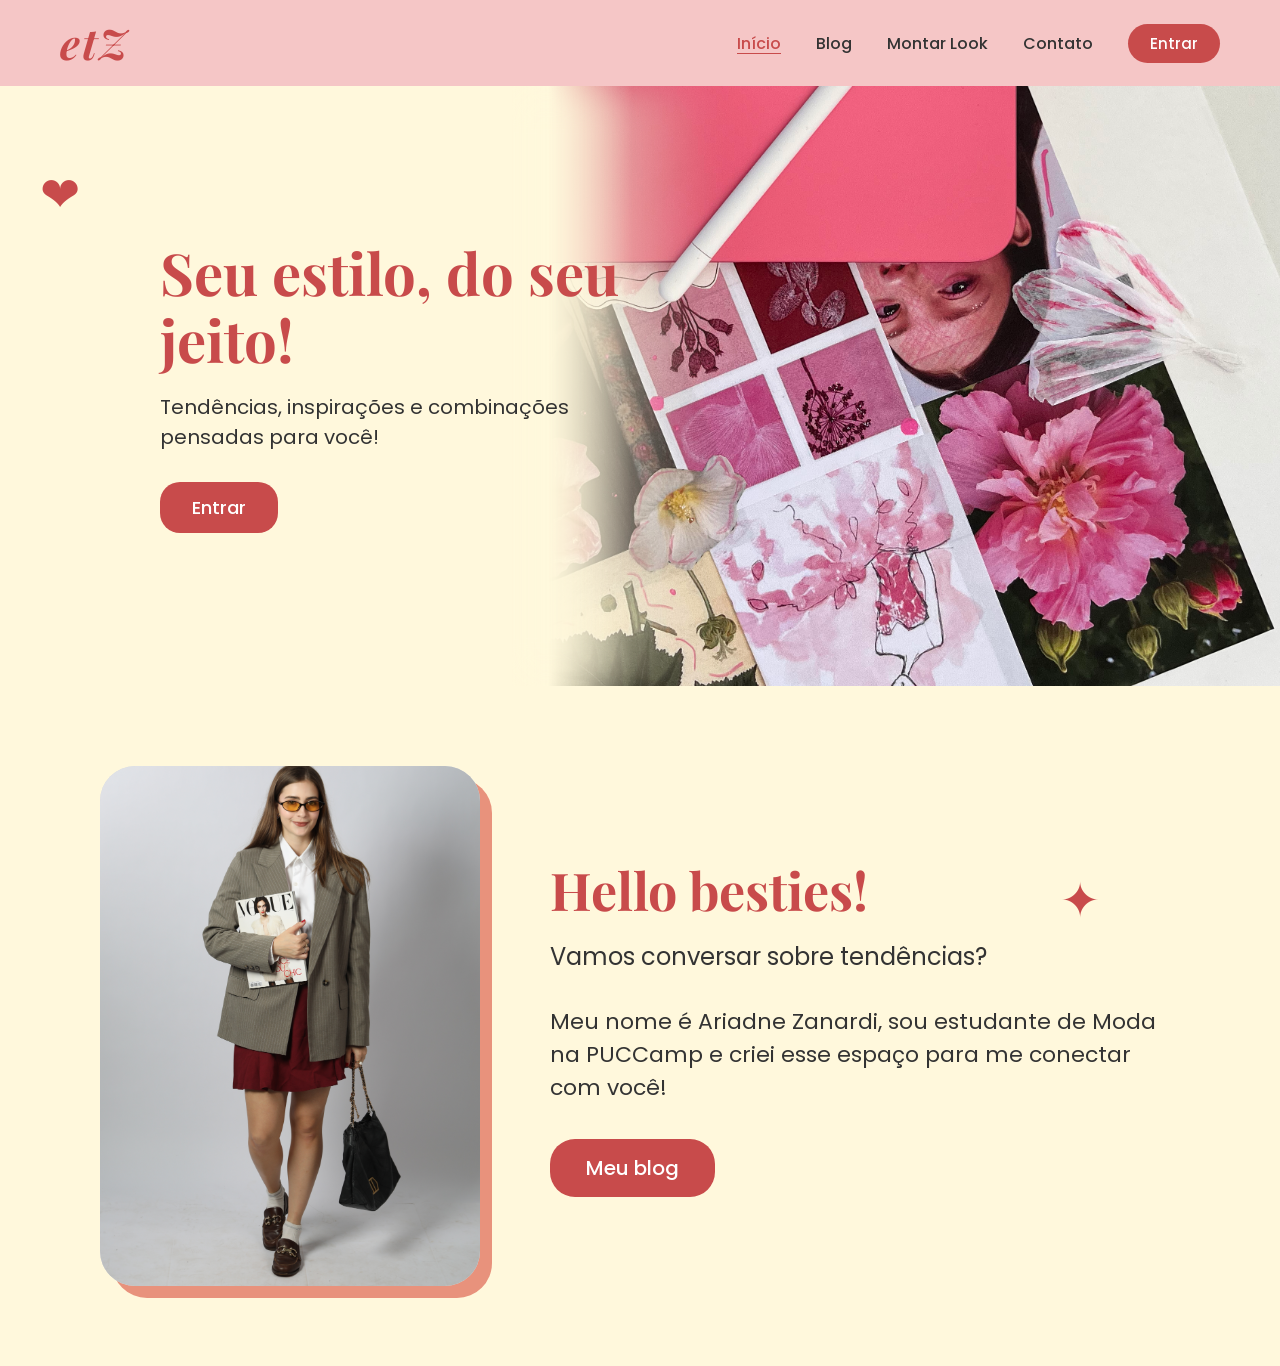
==== index.html @ 4f64fcec "Design página de index" ====
<!DOCTYPE html>
<html lang="pt-BR">
<head>
    <meta charset="UTF-8">
    <meta name="viewport" content="width=device-width, initial-scale=1.0">
    <title>Ariadne Zanardi - Moda e Estilo</title>
    <link rel="stylesheet" href="./style/index.css">
    <link href="https://fonts.googleapis.com/css2?family=Playfair+Display:ital,wght@0,400;0,600;0,700;1,400&family=Poppins:wght@300;400;500;600&display=swap" rel="stylesheet">
</head>
<body>
    <!-- Header -->
    <header>
        <div class="logo">etZ</div>
        <nav>
            <a href="#" class="active">Início</a>
            <a href="#">Blog</a>
            <a href="#">Montar Look</a>
            <a href="#">Contato</a>
            <a href="#" class="btn-entrar">Entrar</a>
        </nav>
    </header>

    <!-- Hero Section -->
    <section class="hero">
        <div class="hero-content">
            <span class="heart-icon">❤</span>
            <h1>Seu estilo, do seu<br>jeito!</h1>
            <p>Tendências, inspirações e combinações pensadas para você!</p>
            <a href="#" class="btn-hero">Entrar</a>
        </div>
        <div class="hero-image">
            <img src="images/tablet.jpg" alt="Fashion collage with pink flowers and polaroids">
        </div>
    </section>

    <!-- About Section -->
    <section class="about">
        <div class="about-image">
            <img src="images/modelo.JPG" alt="Ariadne Zanardi - Fashion student">
        </div>
        <div class="about-content">
            <span class="sparkle-icon">✦</span>
            <h2>Hello besties!</h2>
            <p class="subtitle">Vamos conversar sobre tendências?</p>
            <p>Meu nome é Ariadne Zanardi, sou estudante de Moda na PUCCamp e criei esse espaço para me conectar com você!</p>
            <a href="#" class="btn-blog">Meu blog</a>
        </div>
    </section>
</body>
</html>
---- style/index.css ----
* {
    margin: 0;
    padding: 0;
    box-sizing: border-box;
}

body {
    font-family: 'Poppins', sans-serif;
    background-color: #FFF8DC;
    color: #333;
}

/* Header */
header {
    background-color: #F5C6C6;
    padding: 15px 60px;
    display: flex;
    justify-content: space-between;
    align-items: center;
}

.logo {
    font-family: 'Playfair Display', serif;
    font-size: 42px;
    font-weight: 700;
    color: #C84B4B;
    font-style: italic;
    letter-spacing: 2px;
}

nav {
    display: flex;
    gap: 35px;
    align-items: center;
}

nav a {
    text-decoration: none;
    color: #333;
    font-size: 16px;
    font-weight: 500;
    transition: color 0.3s;
}

nav a:hover {
    color: #C84B4B;
}

nav a.active {
    color: #C84B4B;
    text-decoration: underline;
    text-underline-offset: 4px;
}

.btn-entrar {
    background-color: #C84B4B;
    color: white;
    padding: 8px 22px;
    border-radius: 20px;
    text-decoration: none;
    font-size: 15px;
    font-weight: 500;
    transition: background-color 0.3s;
}

.btn-entrar:hover {
    background-color: #A53D3D;
}

/* Hero Section */
.hero {
    display: flex;
    align-items: center;
    justify-content: space-between;
    gap: 60px;
    padding: 0;
    position: relative;
    overflow: hidden;
    min-height: 600px;
}

.hero-content {
    flex: 1;
    position: relative;
    padding: 60px 0 60px 160px;
    z-index: 2;
}

.heart-icon {
    position: absolute;
    top: -20px;
    left: 40px;
    font-size: 48px;
    color: #C84B4B;
}

.hero h1 {
    font-family: 'Playfair Display', serif;
    font-size: 58px;
    color: #C84B4B;
    margin-bottom: 20px;
    line-height: 1.15;
}

.hero p {
    font-size: 20px;
    color: #333;
    margin-bottom: 30px;
    max-width: 480px;
    line-height: 1.5;
}

.btn-hero {
    display: inline-block;
    background-color: #C84B4B;
    color: white;
    padding: 12px 32px;
    border-radius: 20px;
    text-decoration: none;
    font-size: 18px;
    font-weight: 500;
    transition: background-color 0.3s;
}

.btn-hero:hover {
    background-color: #A53D3D;
}

.hero-image {
    position: absolute;
    right: 0;
    top: 0;
    width: 60vw;
    height: 100%;
    overflow: hidden;
}

.hero-image img {
    width: 100%;
    height: 100%;
    object-fit: cover;
    object-position: center;
}

.hero-image::before {
    content: '';
    position: absolute;
    top: 0;
    left: 0;
    width: 120px;
    height: 100%;
    background: linear-gradient(to right, #FFF8DC 0%, #FFF8DC 30%, transparent 100%);
    z-index: 1;
    pointer-events: none;
}

.hero-image::after {
    content: '';
    position: absolute;
    top: 0;
    left: 0;
    width: 200px;
    height: 100%;
    background: linear-gradient(to right, #FFF8DC 0%, transparent 100%);
    filter: blur(20px);
    z-index: 1;
    pointer-events: none;
}

/* About Section */
.about {
    display: flex;
    align-items: center;
    gap: 70px;
    padding: 80px 100px;
    max-width: 1400px;
    margin: 0 auto;
}

.about-image {
    flex-shrink: 0;
    width: 380px;
    height: 520px;
    border-radius: 35px;
    overflow: hidden;
    box-shadow: 12px 12px 0px #E8927C;
    background-color: #ddd;
}

.about-image img {
    width: 100%;
    height: 100%;
    object-fit: cover;
}

.about-content {
    flex: 1;
    position: relative;
}

.sparkle-icon {
    position: absolute;
    top: 10px;
    right: 80px;
    font-size: 48px;
    color: #C84B4B;
}

.about-content h2 {
    font-family: 'Playfair Display', serif;
    font-size: 52px;
    color: #C84B4B;
    margin-bottom: 15px;
}

.about-content .subtitle {
    font-size: 24px;
    color: #333;
    margin-bottom: 30px;
}

.about-content p {
    font-size: 22px;
    color: #333;
    line-height: 1.5;
    margin-bottom: 35px;
    max-width: 700px;
}

.btn-blog {
    display: inline-block;
    background-color: #C84B4B;
    color: white;
    padding: 14px 36px;
    border-radius: 25px;
    text-decoration: none;
    font-size: 20px;
    font-weight: 500;
    transition: background-color 0.3s;
}

.btn-blog:hover {
    background-color: #A53D3D;
}

/* Responsive */
@media (max-width: 900px) {
    header {
        padding: 15px 25px;
        flex-wrap: wrap;
    }

    nav {
        gap: 20px;
        margin-top: 10px;
    }

    .hero {
        flex-direction: column;
        padding: 40px 30px;
        text-align: center;
        min-height: auto;
    }

    .hero-content {
        padding: 0;
        max-width: 100%;
    }

    .heart-icon {
        position: static;
        display: block;
        margin-bottom: 10px;
    }

    .hero-image {
        position: relative;
        width: 100%;
        height: 400px;
        margin-top: 30px;
    }

    .hero-image::before,
    .hero-image::after {
        display: none;
    }

    .about {
        flex-direction: column;
        padding: 40px 30px;
        text-align: center;
    }

    .about-image {
        width: 260px;
        height: 340px;
        width: 300px;
        height: 400px;
    }

    .about-content h2 {
        font-size: 38px;
    }

    .about-content .subtitle {
        font-size: 20px;
    }

    .about-content p {
        font-size: 18px;
    }

    .btn-blog {
        font-size: 18px;
        padding: 12px 28px;
    }

    .sparkle-icon {
        display: none;
    }

    .about-content p {
        margin-left: auto;
        margin-right: auto;
    }
}
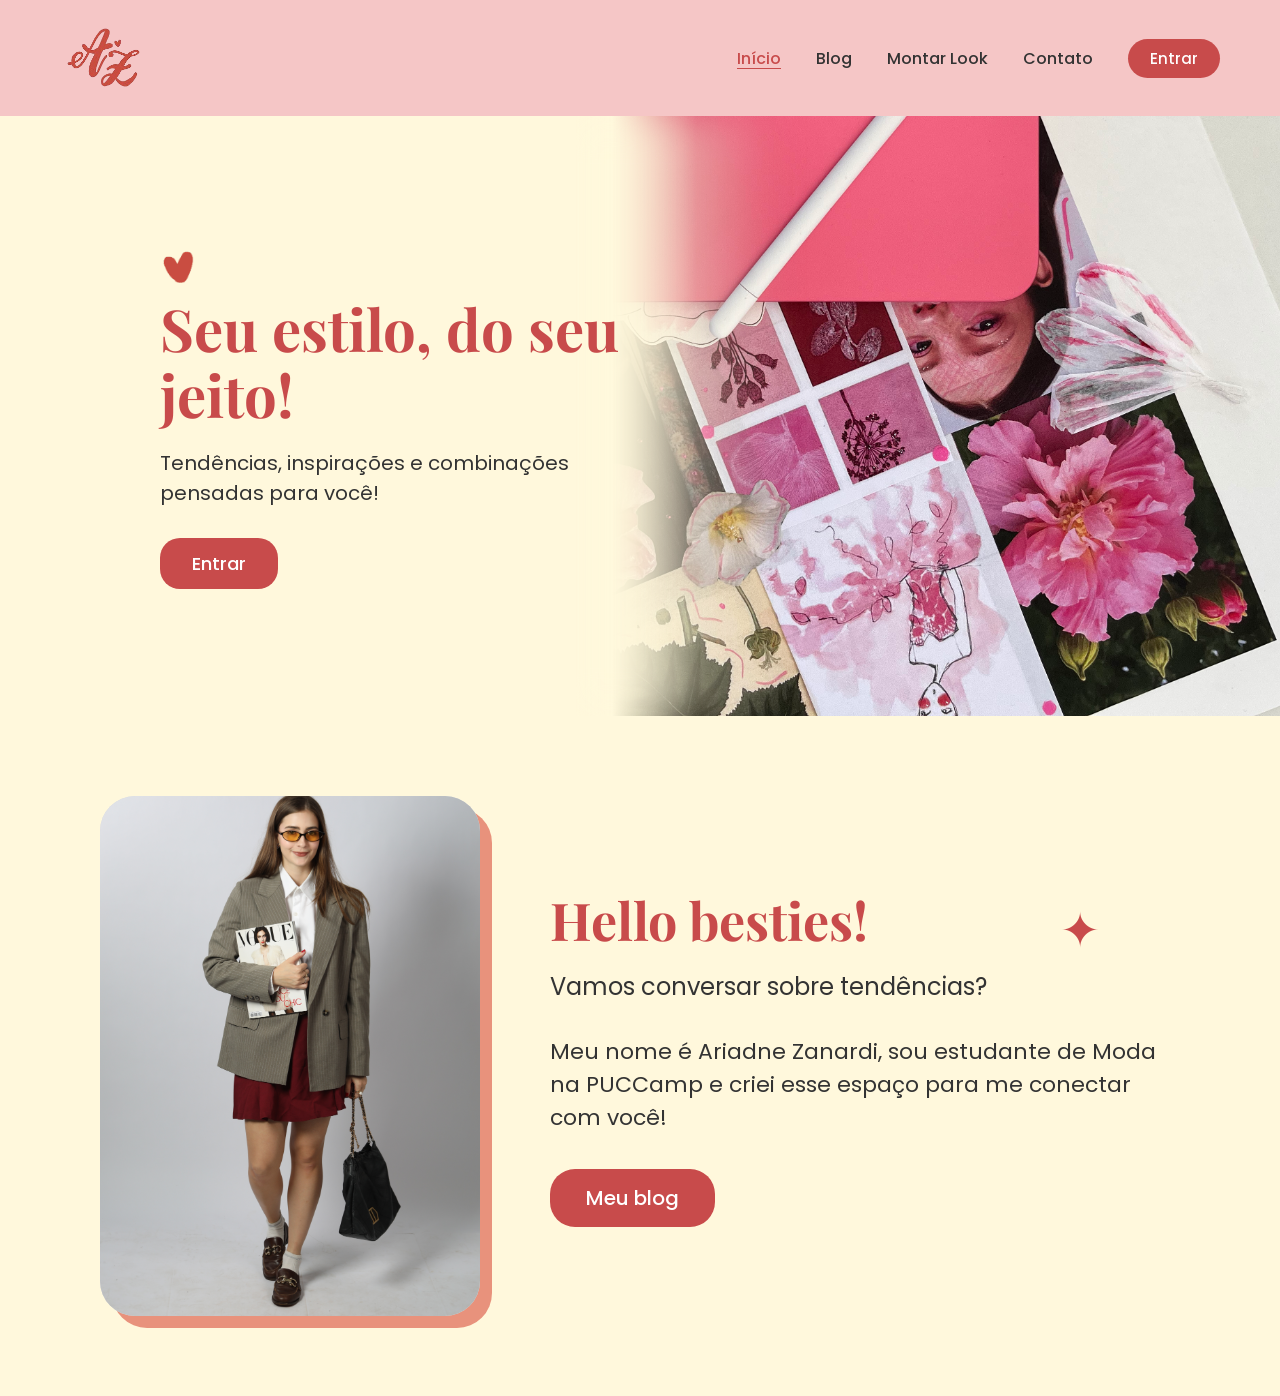
==== commit 1422532f: "feature/pagina_blog" ====
--- a/index.html
+++ b/index.html
@@ -10,10 +10,10 @@
 <body>
     <!-- Header -->
     <header>
-        <div class="logo">etZ</div>
+        <img src="images/logo.png" alt="Logo" class="logo">
         <nav>
             <a href="#" class="active">Início</a>
-            <a href="#">Blog</a>
+            <a href="blog.html">Blog</a>
             <a href="#">Montar Look</a>
             <a href="#">Contato</a>
             <a href="#" class="btn-entrar">Entrar</a>
@@ -23,20 +23,20 @@
     <!-- Hero Section -->
     <section class="hero">
         <div class="hero-content">
-            <span class="heart-icon">❤</span>
+             <img src="images/home/heart.png" alt="Imagem de coração" class="heart-img">
             <h1>Seu estilo, do seu<br>jeito!</h1>
             <p>Tendências, inspirações e combinações pensadas para você!</p>
             <a href="#" class="btn-hero">Entrar</a>
         </div>
         <div class="hero-image">
-            <img src="images/tablet.jpg" alt="Fashion collage with pink flowers and polaroids">
+            <img src="images/home/tablet.jpg" alt="Fashion collage with pink flowers and polaroids">
         </div>
     </section>
 
     <!-- About Section -->
     <section class="about">
         <div class="about-image">
-            <img src="images/modelo.JPG" alt="Ariadne Zanardi - Fashion student">
+            <img src="images/home/modelo.JPG" alt="Ariadne Zanardi - Fashion student">
         </div>
         <div class="about-content">
             <span class="sparkle-icon">✦</span>
--- a/style/index.css
+++ b/style/index.css
@@ -20,12 +20,8 @@
 }
 
 .logo {
-    font-family: 'Playfair Display', serif;
-    font-size: 42px;
-    font-weight: 700;
-    color: #C84B4B;
-    font-style: italic;
-    letter-spacing: 2px;
+   width: 7vw;
+   height: auto;
 }
 
 nav {
@@ -86,13 +82,6 @@
     z-index: 2;
 }
 
-.heart-icon {
-    position: absolute;
-    top: -20px;
-    left: 40px;
-    font-size: 48px;
-    color: #C84B4B;
-}
 
 .hero h1 {
     font-family: 'Playfair Display', serif;
@@ -130,7 +119,7 @@
     position: absolute;
     right: 0;
     top: 0;
-    width: 60vw;
+    width: 55vw;
     height: 100%;
     overflow: hidden;
 }
@@ -165,6 +154,11 @@
     filter: blur(20px);
     z-index: 1;
     pointer-events: none;
+}
+
+.heart-img {
+    width: 3vw;
+    height: auto;
 }
 
 /* About Section */
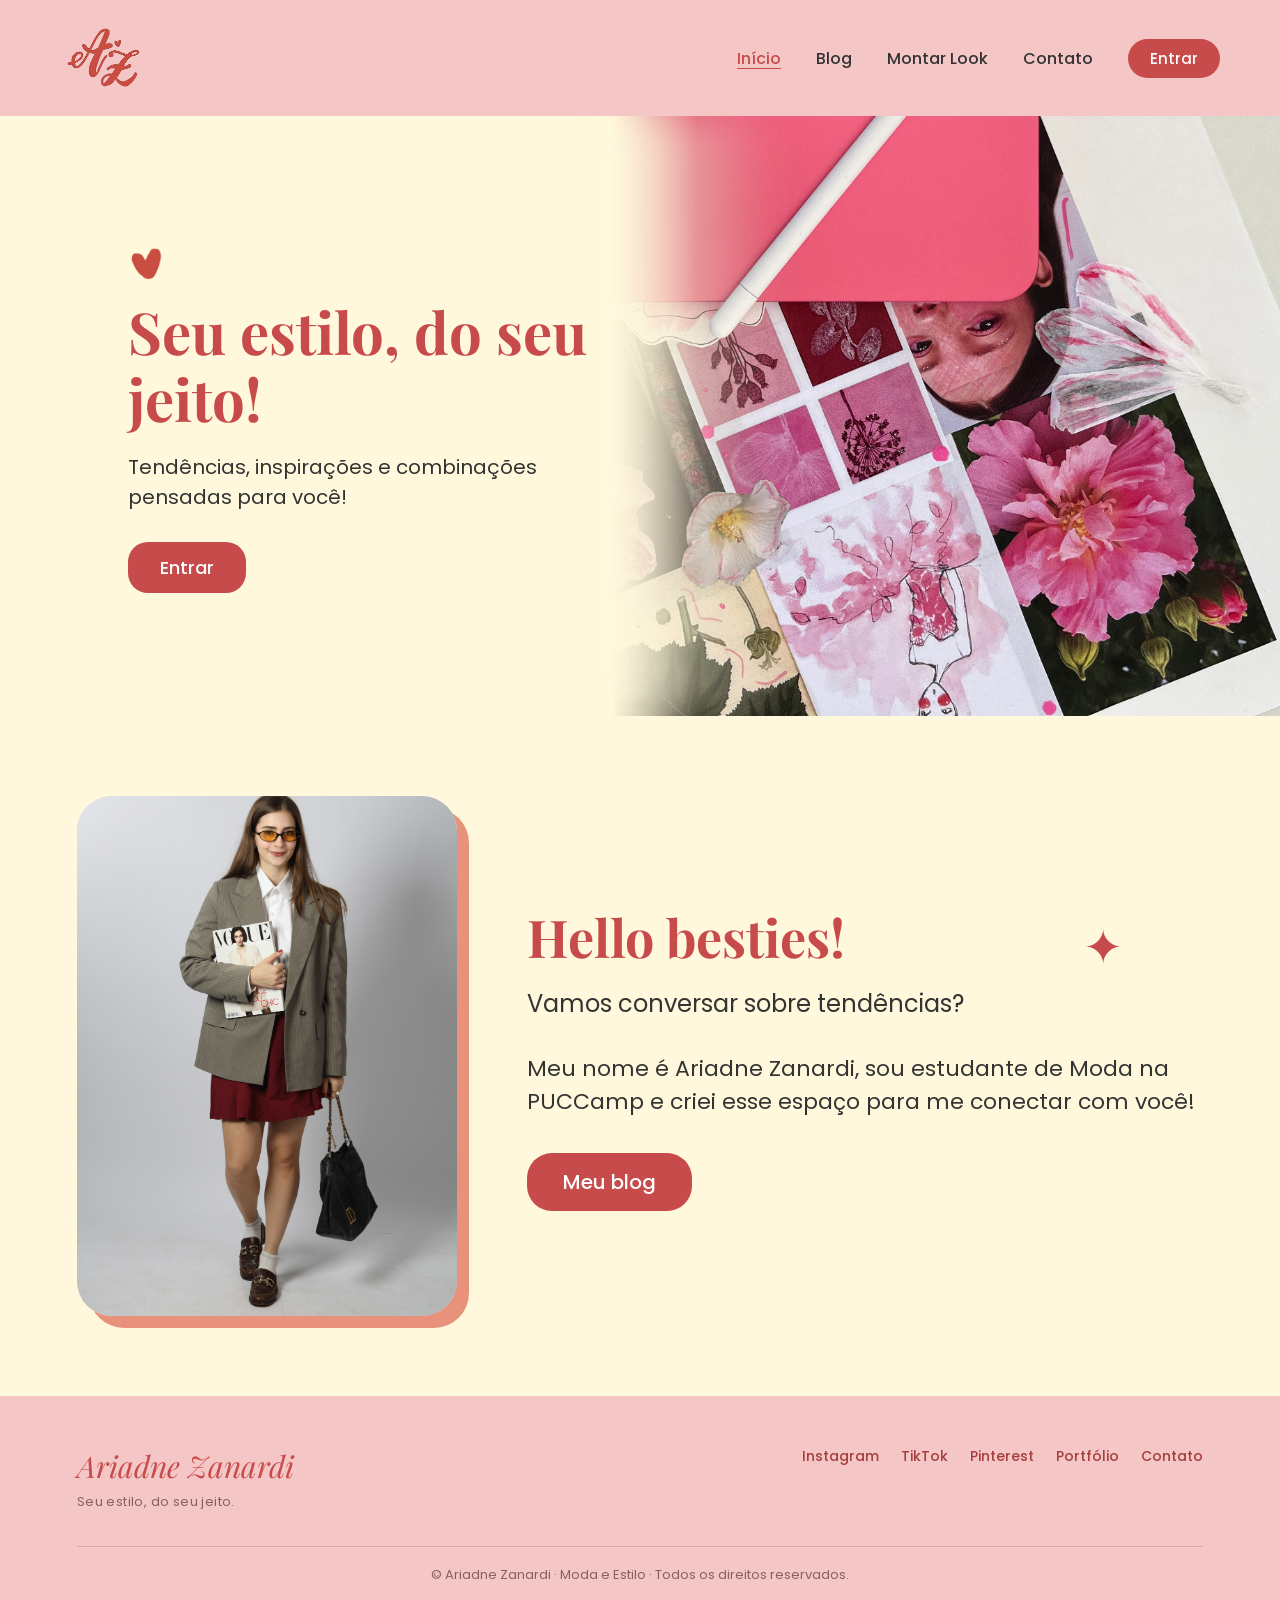
==== commit 0b3f7dab: "Atualizações na página do blog" ====
--- a/index.html
+++ b/index.html
@@ -1,12 +1,16 @@
 <!DOCTYPE html>
 <html lang="pt-BR">
+
 <head>
     <meta charset="UTF-8">
     <meta name="viewport" content="width=device-width, initial-scale=1.0">
     <title>Ariadne Zanardi - Moda e Estilo</title>
     <link rel="stylesheet" href="./style/index.css">
-    <link href="https://fonts.googleapis.com/css2?family=Playfair+Display:ital,wght@0,400;0,600;0,700;1,400&family=Poppins:wght@300;400;500;600&display=swap" rel="stylesheet">
+    <link
+        href="https://fonts.googleapis.com/css2?family=Playfair+Display:ital,wght@0,400;0,600;0,700;1,400&family=Poppins:wght@300;400;500;600&display=swap"
+        rel="stylesheet">
 </head>
+
 <body>
     <!-- Header -->
     <header>
@@ -23,7 +27,7 @@
     <!-- Hero Section -->
     <section class="hero">
         <div class="hero-content">
-             <img src="images/home/heart.png" alt="Imagem de coração" class="heart-img">
+            <img src="images/home/heart.png" alt="Imagem de coração" class="heart-img">
             <h1>Seu estilo, do seu<br>jeito!</h1>
             <p>Tendências, inspirações e combinações pensadas para você!</p>
             <a href="#" class="btn-hero">Entrar</a>
@@ -42,9 +46,31 @@
             <span class="sparkle-icon">✦</span>
             <h2>Hello besties!</h2>
             <p class="subtitle">Vamos conversar sobre tendências?</p>
-            <p>Meu nome é Ariadne Zanardi, sou estudante de Moda na PUCCamp e criei esse espaço para me conectar com você!</p>
+            <p>Meu nome é Ariadne Zanardi, sou estudante de Moda na PUCCamp e criei esse espaço para me conectar com
+                você!</p>
             <a href="#" class="btn-blog">Meu blog</a>
         </div>
     </section>
+
+    <!-- ================= Footer ================= -->
+    <footer>
+        <div class="footer-inner">
+            <div class="footer-brand">
+                Ariadne Zanardi
+                <small>Seu estilo, do seu jeito.</small>
+            </div>
+            <div class="footer-social">
+                <!-- BACKEND: redes citadas na entrevista (Instagram, TikTok, Pinterest) + portfólio -->
+                <a href="#">Instagram</a>
+                <a href="#">TikTok</a>
+                <a href="#">Pinterest</a>
+                <a href="#">Portfólio</a>
+                <a href="#">Contato</a>
+            </div>
+        </div>
+        <p class="footer-bottom">© <span id="year"></span> Ariadne Zanardi · Moda e Estilo · Todos os direitos
+            reservados.</p>
+    </footer>
 </body>
+
 </html>
--- a/style/index.css
+++ b/style/index.css
@@ -4,38 +4,54 @@
     box-sizing: border-box;
 }
 
+html {
+    /* evita que a página role de lado por causa da hero-image absoluta */
+    overflow-x: hidden;
+}
+
 body {
     font-family: 'Poppins', sans-serif;
     background-color: #FFF8DC;
     color: #333;
+    overflow-x: hidden;
+}
+
+img {
+    max-width: 100%;
+    display: block;
 }
 
 /* Header */
 header {
     background-color: #F5C6C6;
-    padding: 15px 60px;
+    padding: 15px clamp(20px, 5vw, 60px);
     display: flex;
     justify-content: space-between;
     align-items: center;
+    flex-wrap: wrap;
+    gap: 12px;
 }
 
 .logo {
-   width: 7vw;
-   height: auto;
+    width: clamp(60px, 7vw, 110px);
+    height: auto;
 }
 
 nav {
     display: flex;
-    gap: 35px;
+    flex-wrap: wrap;
+    gap: clamp(14px, 3vw, 35px);
     align-items: center;
+    justify-content: flex-end;
 }
 
 nav a {
     text-decoration: none;
     color: #333;
-    font-size: 16px;
+    font-size: clamp(14px, 1.6vw, 16px);
     font-weight: 500;
     transition: color 0.3s;
+    white-space: nowrap;
 }
 
 nav a:hover {
@@ -78,21 +94,28 @@
 .hero-content {
     flex: 1;
     position: relative;
-    padding: 60px 0 60px 160px;
+    /* padding-left fluido: encolhe em telas menores em vez de empurrar o texto pra fora */
+    padding: 60px clamp(24px, 6vw, 60px) 60px clamp(24px, 10vw, 160px);
     z-index: 2;
-}
-
+    min-width: 280px;
+}
+
+.heart-img {
+    width: clamp(28px, 3vw, 46px);
+    height: auto;
+    margin-bottom: 14px;
+}
 
 .hero h1 {
     font-family: 'Playfair Display', serif;
-    font-size: 58px;
+    font-size: clamp(32px, 5vw, 58px);
     color: #C84B4B;
     margin-bottom: 20px;
     line-height: 1.15;
 }
 
 .hero p {
-    font-size: 20px;
+    font-size: clamp(16px, 2vw, 20px);
     color: #333;
     margin-bottom: 30px;
     max-width: 480px;
@@ -106,7 +129,7 @@
     padding: 12px 32px;
     border-radius: 20px;
     text-decoration: none;
-    font-size: 18px;
+    font-size: clamp(15px, 1.6vw, 18px);
     font-weight: 500;
     transition: background-color 0.3s;
 }
@@ -156,17 +179,12 @@
     pointer-events: none;
 }
 
-.heart-img {
-    width: 3vw;
-    height: auto;
-}
-
 /* About Section */
 .about {
     display: flex;
     align-items: center;
     gap: 70px;
-    padding: 80px 100px;
+    padding: 80px clamp(24px, 6vw, 100px);
     max-width: 1400px;
     margin: 0 auto;
 }
@@ -190,6 +208,7 @@
 .about-content {
     flex: 1;
     position: relative;
+    min-width: 280px;
 }
 
 .sparkle-icon {
@@ -202,19 +221,19 @@
 
 .about-content h2 {
     font-family: 'Playfair Display', serif;
-    font-size: 52px;
+    font-size: clamp(32px, 4.5vw, 52px);
     color: #C84B4B;
     margin-bottom: 15px;
 }
 
 .about-content .subtitle {
-    font-size: 24px;
+    font-size: clamp(18px, 2.2vw, 24px);
     color: #333;
     margin-bottom: 30px;
 }
 
 .about-content p {
-    font-size: 22px;
+    font-size: clamp(16px, 1.8vw, 22px);
     color: #333;
     line-height: 1.5;
     margin-bottom: 35px;
@@ -228,7 +247,7 @@
     padding: 14px 36px;
     border-radius: 25px;
     text-decoration: none;
-    font-size: 20px;
+    font-size: clamp(16px, 1.8vw, 20px);
     font-weight: 500;
     transition: background-color 0.3s;
 }
@@ -237,18 +256,95 @@
     background-color: #A53D3D;
 }
 
-/* Responsive */
+/* ---------- Footer ---------- */
+footer {
+    background-color: #F5C6C6;
+    padding: 50px clamp(24px, 6vw, 100px) 34px;
+}
+
+.footer-inner {
+    max-width: 1400px;
+    margin: 0 auto;
+    display: flex;
+    flex-wrap: wrap;
+    gap: 34px;
+    justify-content: space-between;
+    align-items: flex-start;
+}
+
+.footer-brand {
+    font-family: 'Playfair Display', serif;
+    font-style: italic;
+    font-size: 30px;
+    color: #C84B4B;
+}
+
+.footer-brand small {
+    display: block;
+    font-family: 'Poppins', sans-serif;
+    font-style: normal;
+    font-size: 13px;
+    font-weight: 400;
+    color: #8a5f5f;
+    margin-top: 6px;
+    letter-spacing: 0.4px;
+}
+
+.footer-social {
+    display: flex;
+    gap: 22px;
+    flex-wrap: wrap;
+}
+
+.footer-social a {
+    text-decoration: none;
+    font-size: 14px;
+    font-weight: 500;
+    color: #A53D3D;
+}
+
+.footer-social a:hover {
+    text-decoration: underline;
+    text-underline-offset: 4px;
+}
+
+.footer-bottom {
+    max-width: 1400px;
+    margin: 34px auto 0;
+    border-top: 1.5px solid rgba(165, 61, 61, 0.25);
+    padding-top: 18px;
+    font-size: 13px;
+    color: #8a5f5f;
+    text-align: center;
+}
+
+/* ==========================================================
+   RESPONSIVE
+   ========================================================== */
+
+/* Notebooks/telas médias: alivia o respiro lateral do hero antes
+   de chegar no ponto em que ele empilha */
+@media (max-width: 1200px) {
+    .hero-content {
+        padding-left: clamp(24px, 7vw, 100px);
+    }
+
+    .hero-image {
+        width: 50vw;
+    }
+
+    .about {
+        gap: 40px;
+    }
+
+    .about-image {
+        width: 300px;
+        height: 400px;
+    }
+}
+
+/* Tablet: empilha hero e about */
 @media (max-width: 900px) {
-    header {
-        padding: 15px 25px;
-        flex-wrap: wrap;
-    }
-
-    nav {
-        gap: 20px;
-        margin-top: 10px;
-    }
-
     .hero {
         flex-direction: column;
         padding: 40px 30px;
@@ -259,12 +355,17 @@
     .hero-content {
         padding: 0;
         max-width: 100%;
-    }
-
-    .heart-icon {
-        position: static;
-        display: block;
-        margin-bottom: 10px;
+        min-width: 0;
+    }
+
+    .heart-img {
+        margin-left: auto;
+        margin-right: auto;
+    }
+
+    .hero p {
+        margin-left: auto;
+        margin-right: auto;
     }
 
     .hero-image {
@@ -286,27 +387,8 @@
     }
 
     .about-image {
-        width: 260px;
-        height: 340px;
         width: 300px;
         height: 400px;
-    }
-
-    .about-content h2 {
-        font-size: 38px;
-    }
-
-    .about-content .subtitle {
-        font-size: 20px;
-    }
-
-    .about-content p {
-        font-size: 18px;
-    }
-
-    .btn-blog {
-        font-size: 18px;
-        padding: 12px 28px;
     }
 
     .sparkle-icon {
@@ -317,4 +399,76 @@
         margin-left: auto;
         margin-right: auto;
     }
+
+    .footer-inner {
+        justify-content: center;
+        text-align: center;
+    }
+
+    .footer-social {
+        justify-content: center;
+    }
+}
+
+/* Celulares */
+@media (max-width: 600px) {
+    header {
+        justify-content: center;
+        text-align: center;
+    }
+
+    nav {
+        justify-content: center;
+    }
+
+    .hero {
+        padding: 30px 20px;
+    }
+
+    .hero-image {
+        height: 300px;
+    }
+
+    .btn-hero,
+    .btn-blog {
+        width: 100%;
+        text-align: center;
+    }
+
+    .about {
+        padding: 40px 20px;
+    }
+
+    .about-image {
+        width: 100%;
+        max-width: 300px;
+        height: 340px;
+    }
+
+    footer {
+        padding-bottom: 24px;
+    }
+
+    .footer-inner {
+        gap: 20px;
+    }
+}
+
+/* Celulares bem pequenos */
+@media (max-width: 380px) {
+    .hero h1 {
+        font-size: 28px;
+    }
+
+    .about-content h2 {
+        font-size: 28px;
+    }
+
+    nav {
+        gap: 10px;
+    }
+
+    nav a {
+        font-size: 13px;
+    }
 }
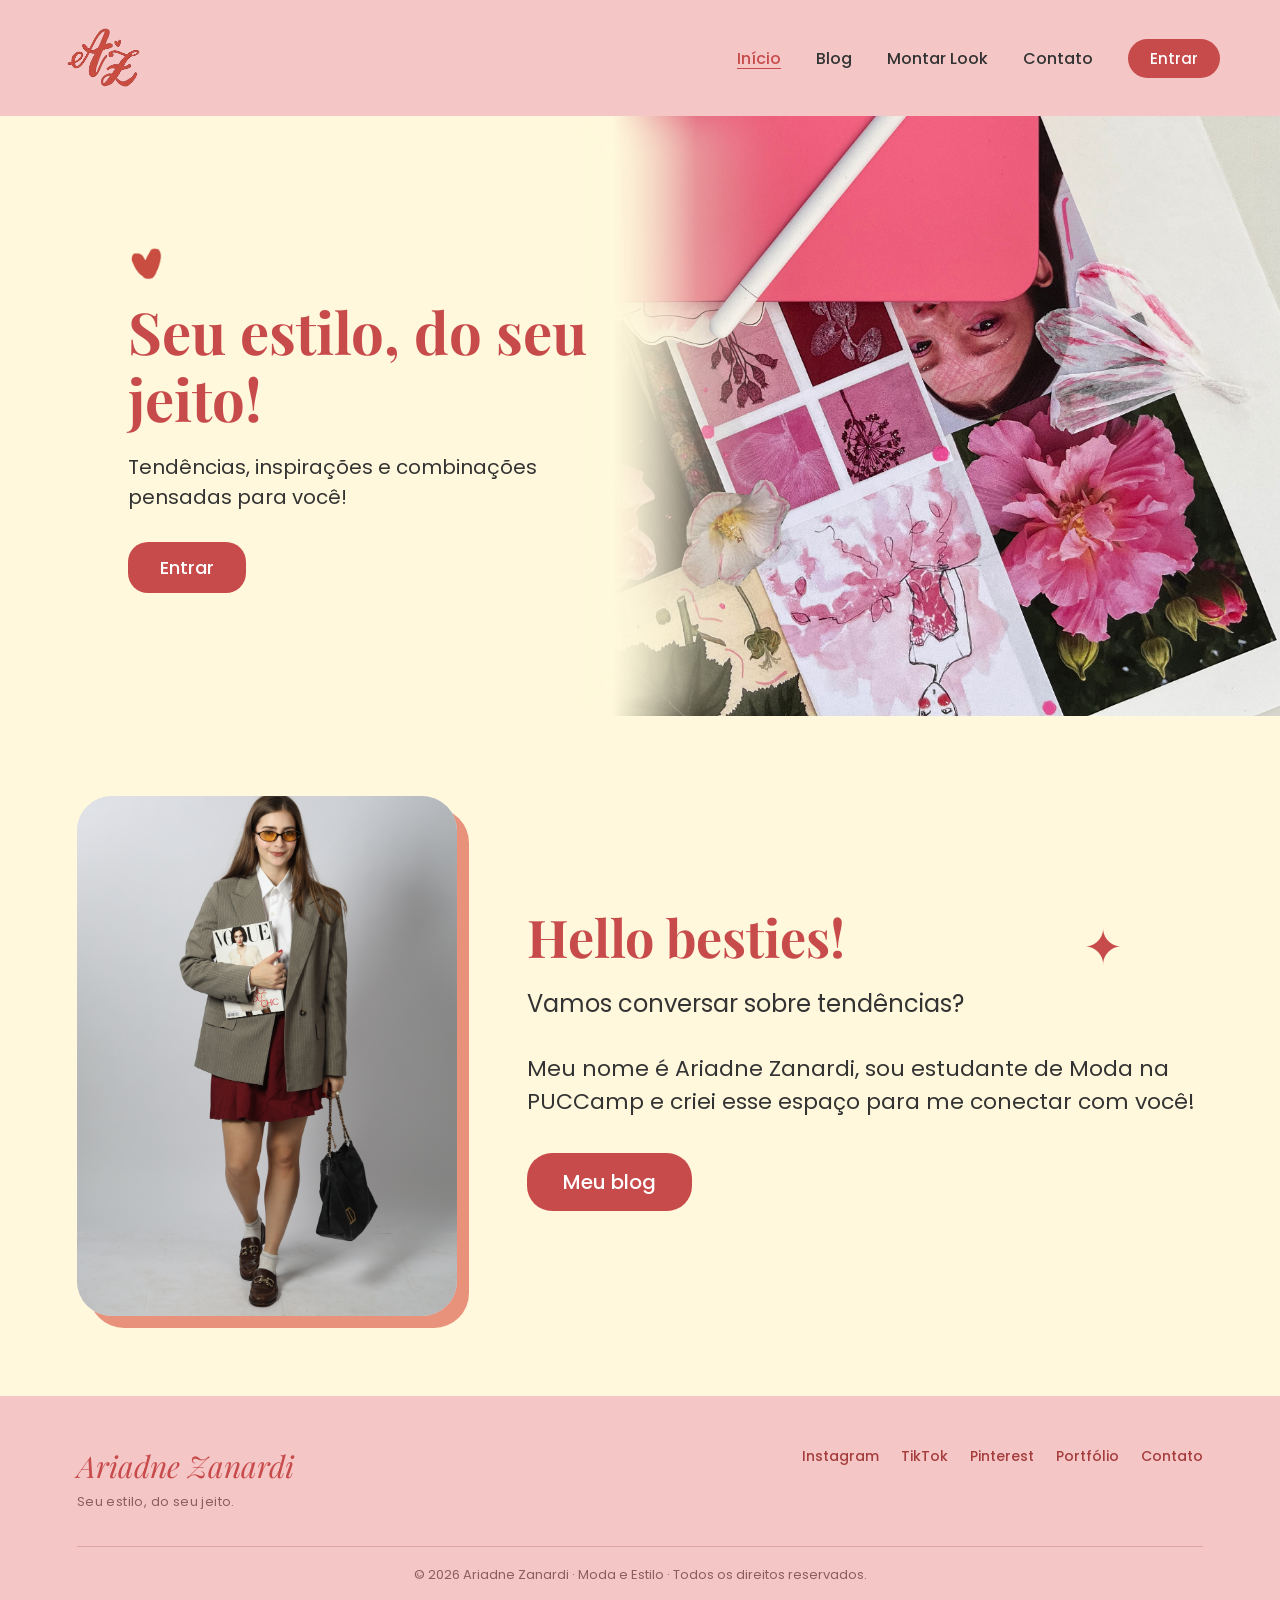
==== commit 51a90d0e: "Login e cadastro" ====
--- a/index.html
+++ b/index.html
@@ -16,11 +16,11 @@
     <header>
         <img src="images/logo.png" alt="Logo" class="logo">
         <nav>
-            <a href="#" class="active">Início</a>
+            <a href="index.html" class="active">Início</a>
             <a href="blog.html">Blog</a>
             <a href="#">Montar Look</a>
             <a href="#">Contato</a>
-            <a href="#" class="btn-entrar">Entrar</a>
+            <a href="conta.html" class="btn-entrar" id="navAuthLink">Entrar</a>
         </nav>
     </header>
 
@@ -30,7 +30,7 @@
             <img src="images/home/heart.png" alt="Imagem de coração" class="heart-img">
             <h1>Seu estilo, do seu<br>jeito!</h1>
             <p>Tendências, inspirações e combinações pensadas para você!</p>
-            <a href="#" class="btn-hero">Entrar</a>
+            <a href="conta.html" class="btn-hero">Entrar</a>
         </div>
         <div class="hero-image">
             <img src="images/home/tablet.jpg" alt="Fashion collage with pink flowers and polaroids">
@@ -48,7 +48,7 @@
             <p class="subtitle">Vamos conversar sobre tendências?</p>
             <p>Meu nome é Ariadne Zanardi, sou estudante de Moda na PUCCamp e criei esse espaço para me conectar com
                 você!</p>
-            <a href="#" class="btn-blog">Meu blog</a>
+            <a href="blog.html" class="btn-blog">Meu blog</a>
         </div>
     </section>
 
@@ -71,6 +71,11 @@
         <p class="footer-bottom">© <span id="year"></span> Ariadne Zanardi · Moda e Estilo · Todos os direitos
             reservados.</p>
     </footer>
+
+    <script src="./scripts/auth.js"></script>
+    <script>
+        document.getElementById('year').textContent = new Date().getFullYear();
+    </script>
 </body>
 
 </html>
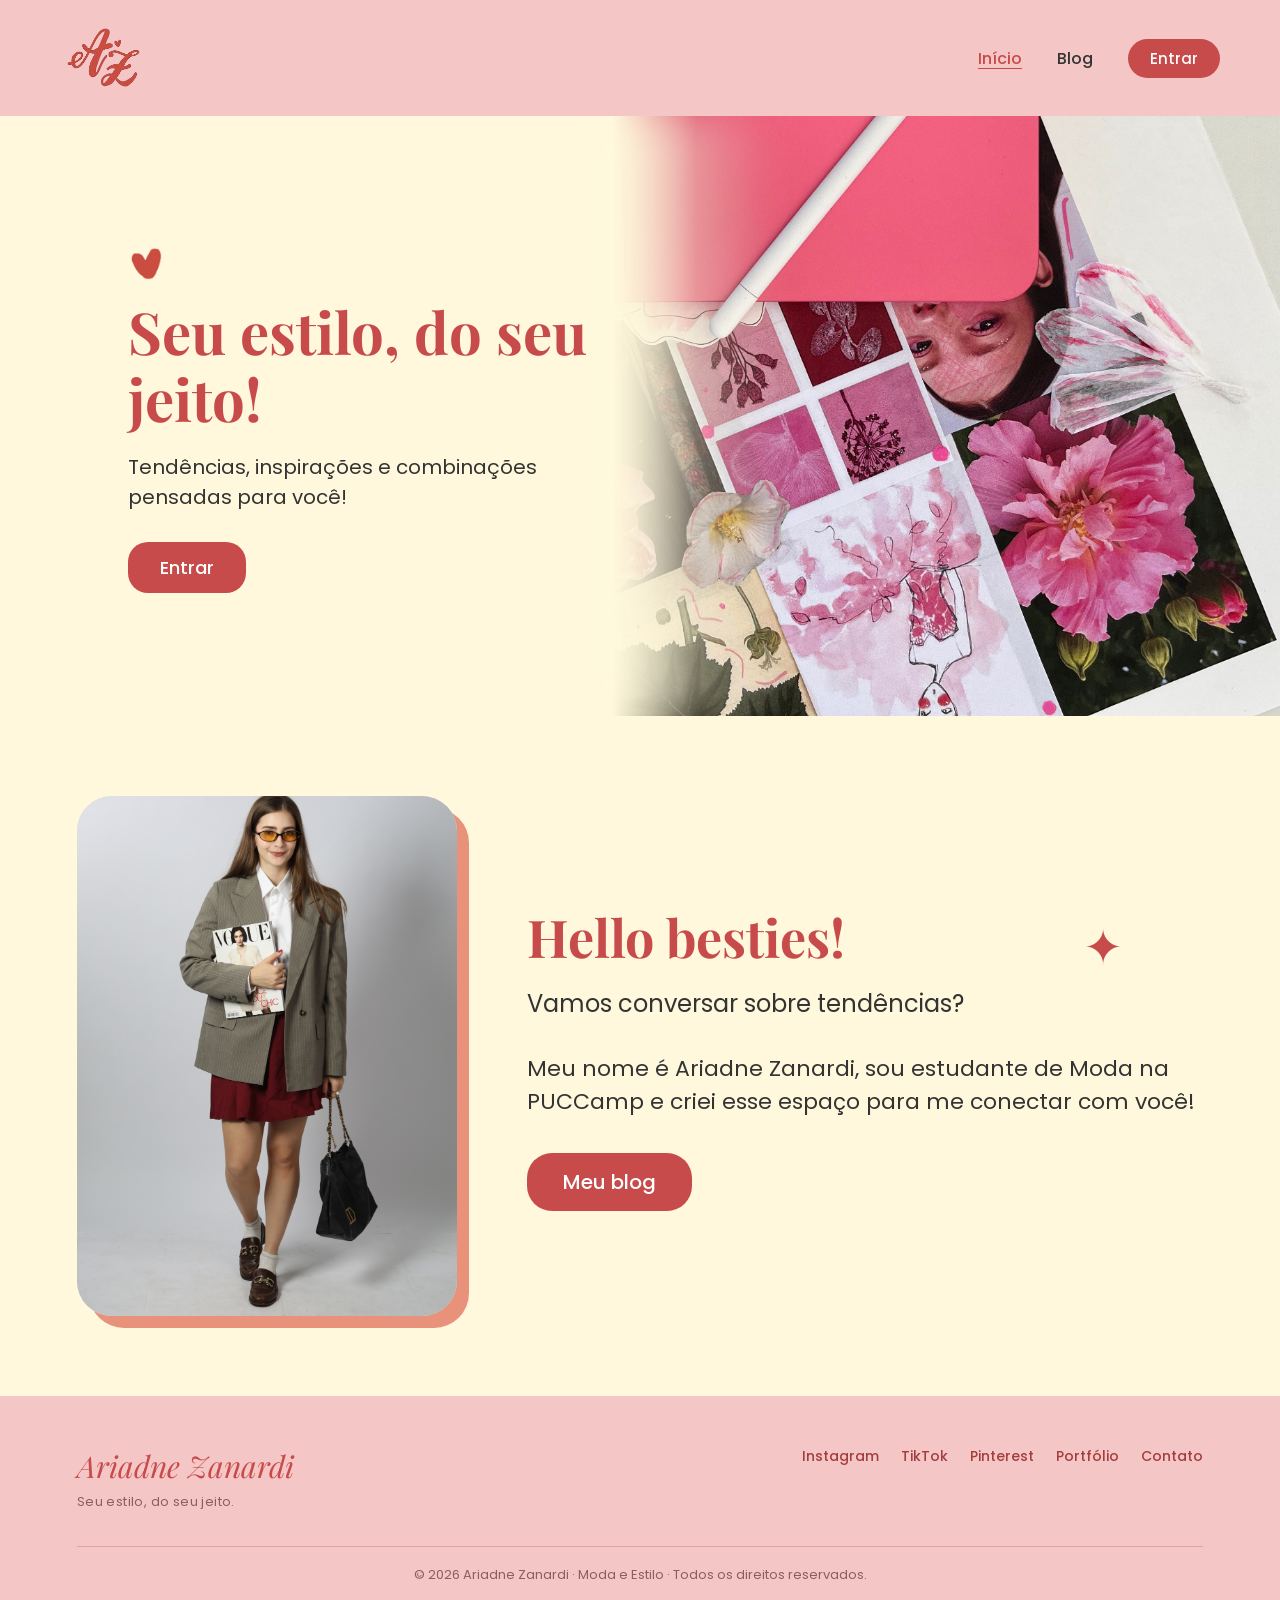
==== commit e95bd49a: "Inserção de telas de guarda-roupa - estágio inicial" ====
--- a/index.html
+++ b/index.html
@@ -18,8 +18,6 @@
         <nav>
             <a href="index.html" class="active">Início</a>
             <a href="blog.html">Blog</a>
-            <a href="#">Montar Look</a>
-            <a href="#">Contato</a>
             <a href="conta.html" class="btn-entrar" id="navAuthLink">Entrar</a>
         </nav>
     </header>
@@ -35,7 +33,7 @@
         <div class="hero-image">
             <img src="images/home/tablet.jpg" alt="Fashion collage with pink flowers and polaroids">
         </div>
-    </section>
+    </section>  
 
     <!-- About Section -->
     <section class="about">
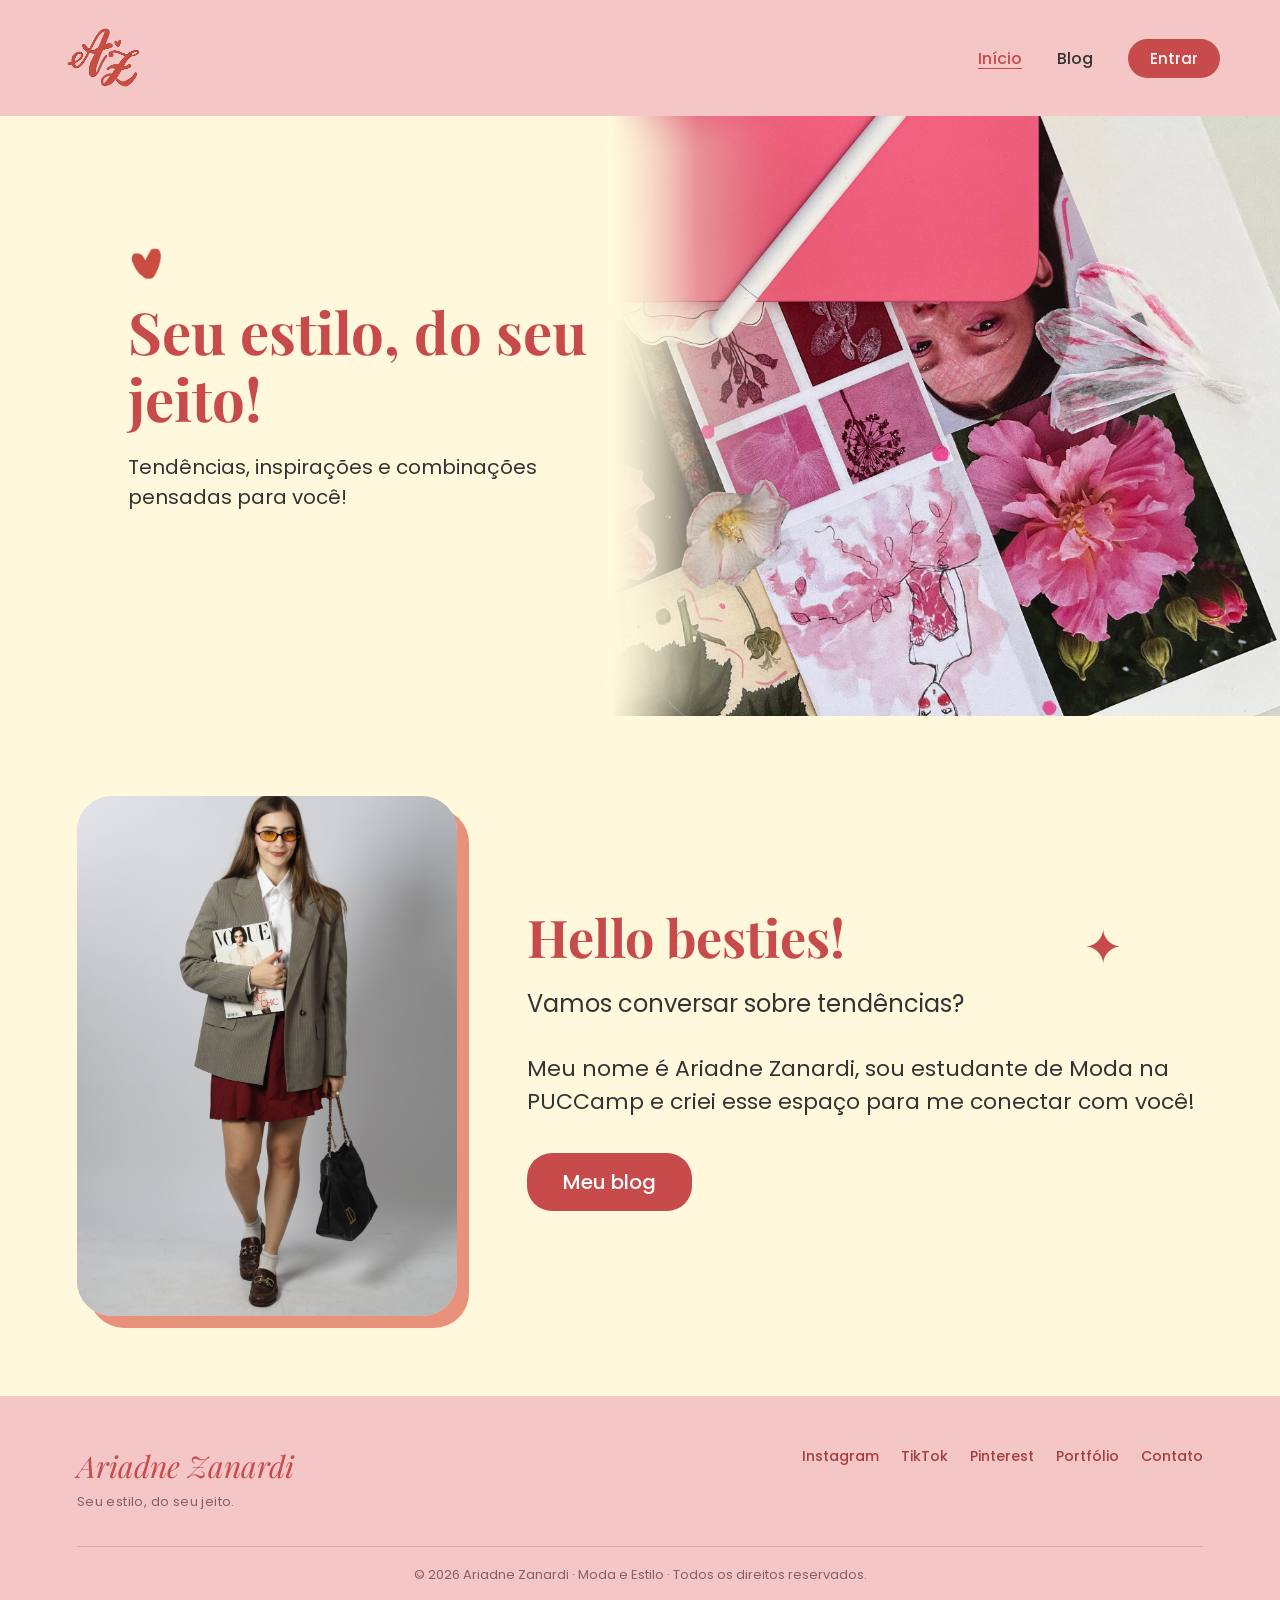
==== commit 4b8e737e: "conexao do banco na tela de inserção de peças" ====
--- a/index.html
+++ b/index.html
@@ -6,6 +6,7 @@
     <meta name="viewport" content="width=device-width, initial-scale=1.0">
     <title>Ariadne Zanardi - Moda e Estilo</title>
     <link rel="stylesheet" href="./style/index.css">
+    <link rel="icon" type="image/png" href="./images/logo.png">
     <link
         href="https://fonts.googleapis.com/css2?family=Playfair+Display:ital,wght@0,400;0,600;0,700;1,400&family=Poppins:wght@300;400;500;600&display=swap"
         rel="stylesheet">
@@ -28,12 +29,13 @@
             <img src="images/home/heart.png" alt="Imagem de coração" class="heart-img">
             <h1>Seu estilo, do seu<br>jeito!</h1>
             <p>Tendências, inspirações e combinações pensadas para você!</p>
-            <a href="conta.html" class="btn-hero">Entrar</a>
+            <!-- Fica invisível até o navAuth.js decidir: "Entrar" ou "Montar meu look" -->
+            <a href="conta.html" class="btn-hero" id="heroAuthBtn" style="visibility:hidden">Entrar</a>
         </div>
         <div class="hero-image">
             <img src="images/home/tablet.jpg" alt="Fashion collage with pink flowers and polaroids">
         </div>
-    </section>  
+    </section>
 
     <!-- About Section -->
     <section class="about">
@@ -70,9 +72,15 @@
             reservados.</p>
     </footer>
 
-    <script src="./scripts/auth.js"></script>
-    <script>
+    <script type="module" src="./database/navAuth.js"></script>
+    <script type="module">
         document.getElementById('year').textContent = new Date().getFullYear();
+
+        // Segurança: se o navAuth.js falhar, o botão do hero não fica invisível para sempre
+        setTimeout(() => {
+            const heroBtn = document.getElementById('heroAuthBtn');
+            if (heroBtn) heroBtn.style.visibility = '';
+        }, 2000);
     </script>
 </body>
 
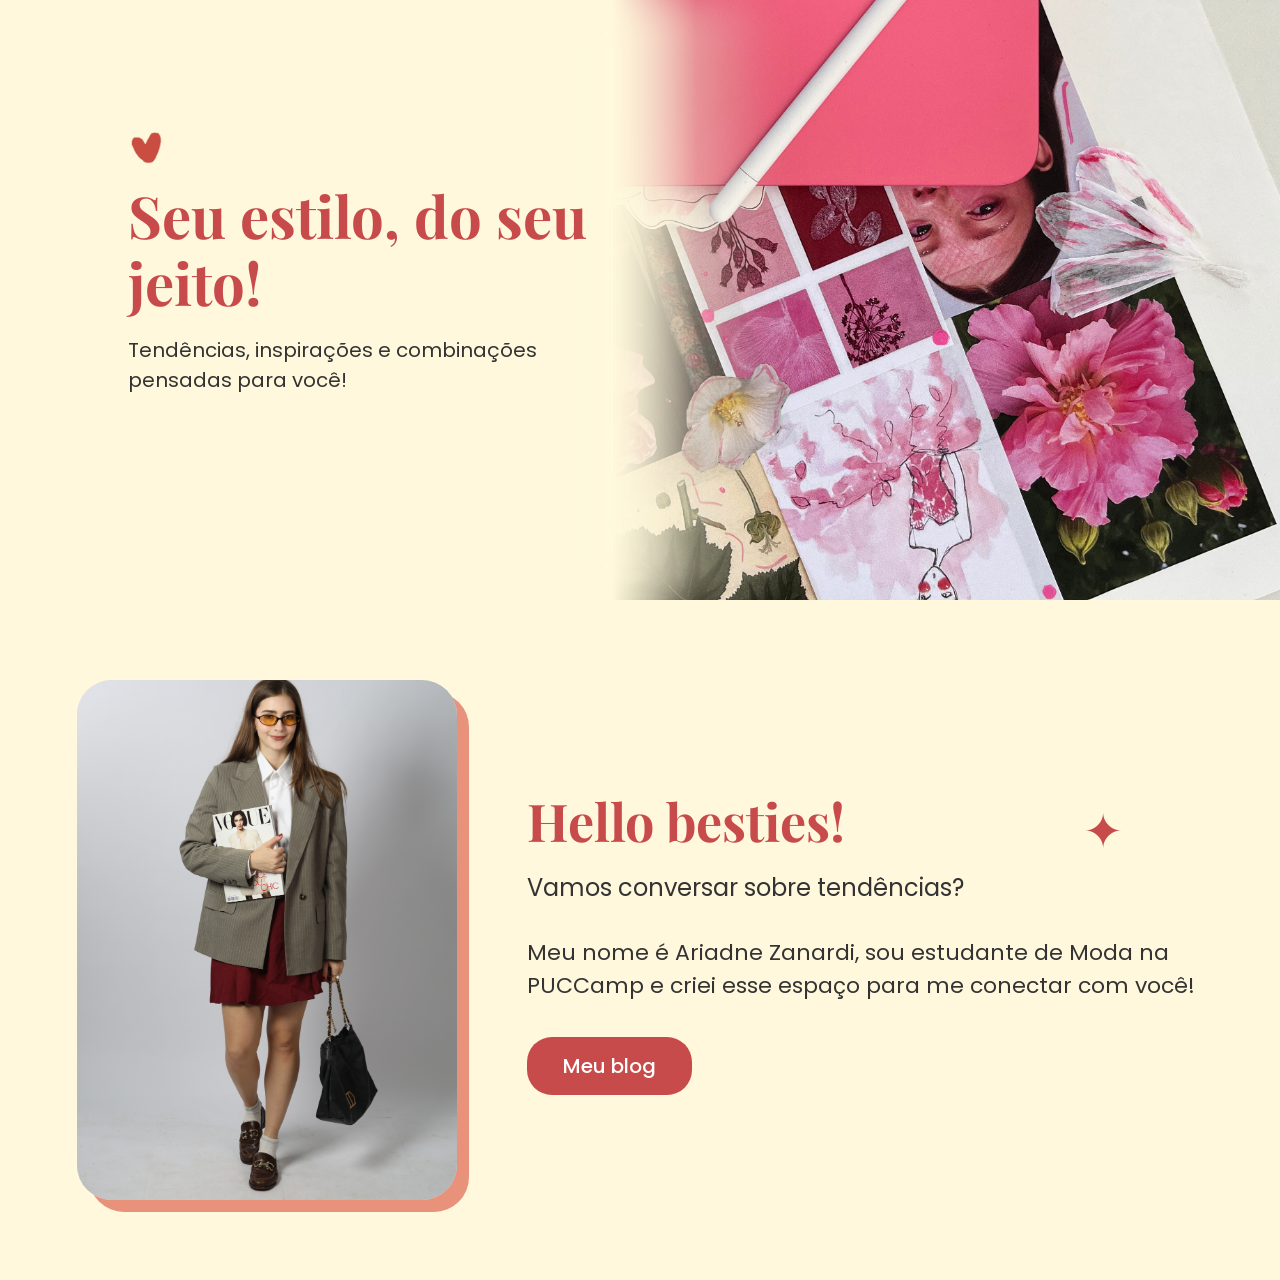
==== commit 45fd7a45: "conexao com o banco completa" ====
--- a/index.html
+++ b/index.html
@@ -13,15 +13,7 @@
 </head>
 
 <body>
-    <!-- Header -->
-    <header>
-        <img src="images/logo.png" alt="Logo" class="logo">
-        <nav>
-            <a href="index.html" class="active">Início</a>
-            <a href="blog.html">Blog</a>
-            <a href="conta.html" class="btn-entrar" id="navAuthLink">Entrar</a>
-        </nav>
-    </header>
+    <div id="header-placeholder"></div>
 
     <!-- Hero Section -->
     <section class="hero">
@@ -51,26 +43,9 @@
             <a href="blog.html" class="btn-blog">Meu blog</a>
         </div>
     </section>
-
-    <!-- ================= Footer ================= -->
-    <footer>
-        <div class="footer-inner">
-            <div class="footer-brand">
-                Ariadne Zanardi
-                <small>Seu estilo, do seu jeito.</small>
-            </div>
-            <div class="footer-social">
-                <!-- BACKEND: redes citadas na entrevista (Instagram, TikTok, Pinterest) + portfólio -->
-                <a href="#">Instagram</a>
-                <a href="#">TikTok</a>
-                <a href="#">Pinterest</a>
-                <a href="#">Portfólio</a>
-                <a href="#">Contato</a>
-            </div>
-        </div>
-        <p class="footer-bottom">© <span id="year"></span> Ariadne Zanardi · Moda e Estilo · Todos os direitos
-            reservados.</p>
-    </footer>
+    
+    <div id="footer-placeholder"></div>
+    <script type="module" src="./database/layout.js"></script>
 
     <script type="module" src="./database/navAuth.js"></script>
     <script type="module">
